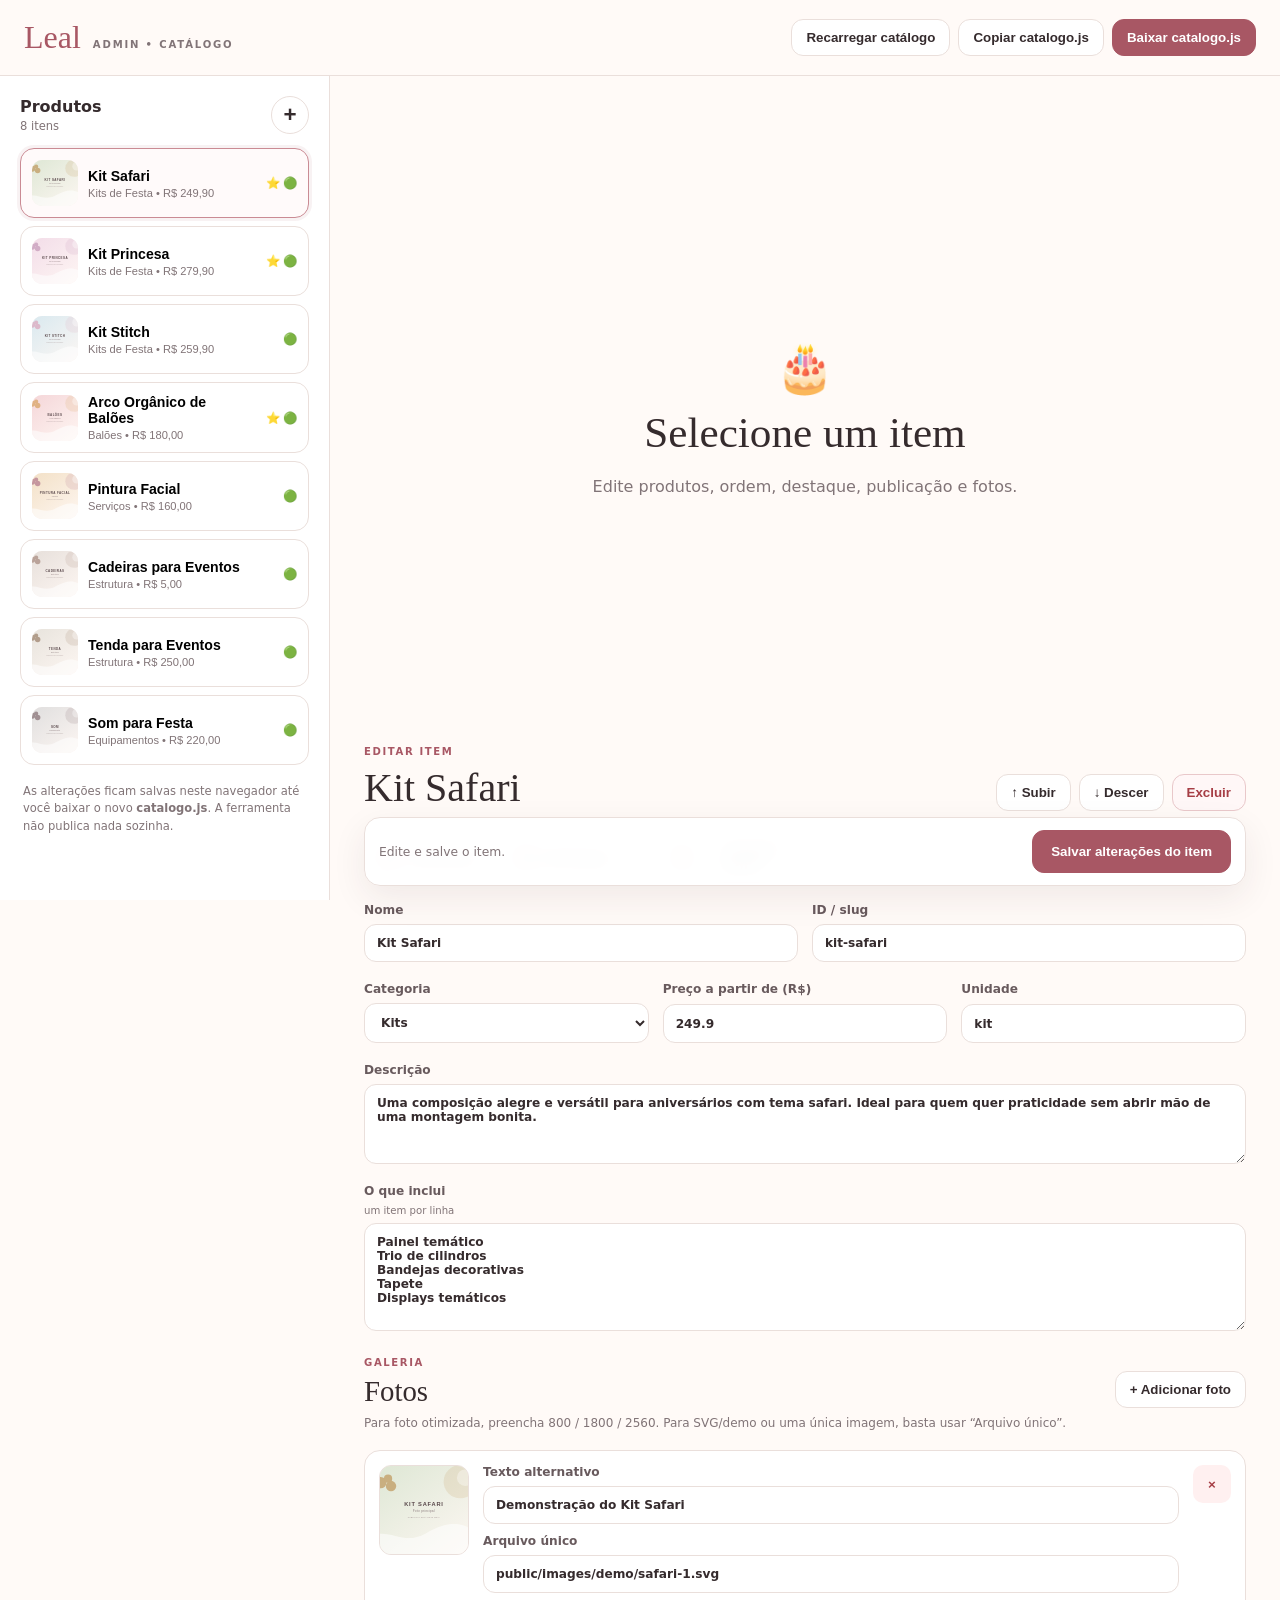
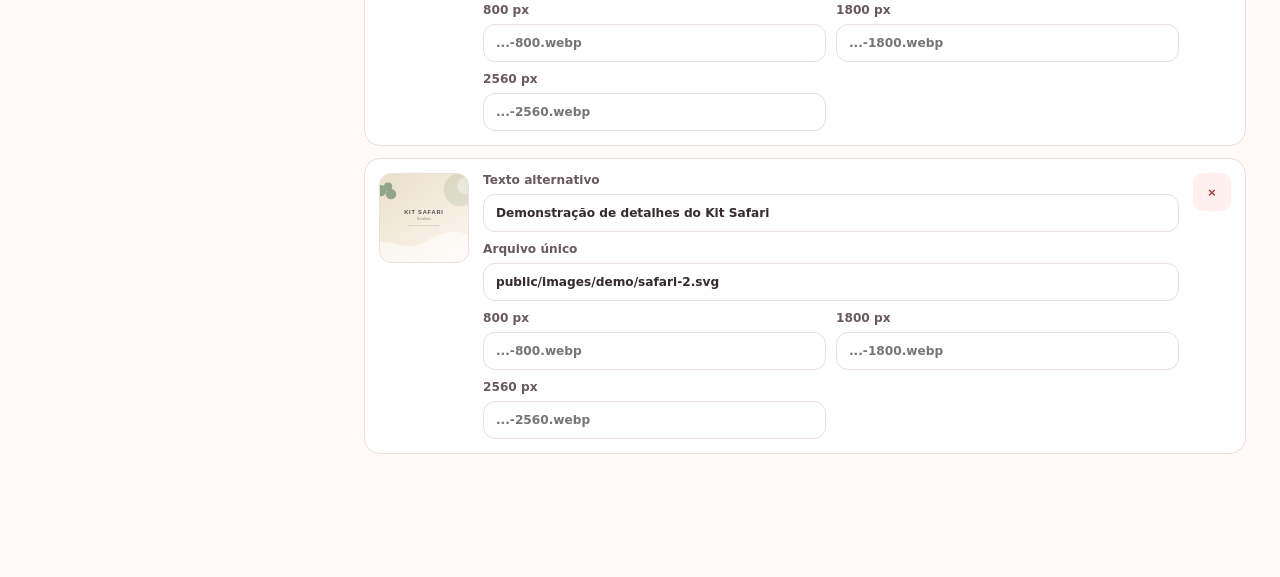
==== admin/index.html @ 226df6fb "Adiciona WhatsApp direto e Admin do catálogo" ====
<!doctype html>
<html lang="pt-BR">
<head>
  <meta charset="utf-8" />
  <meta name="viewport" content="width=device-width,initial-scale=1" />
  <meta name="robots" content="noindex,nofollow" />
  <title>Leal Admin — Catálogo</title>
  <link rel="stylesheet" href="admin.css" />
</head>
<body>
  <header class="topbar">
    <div>
      <span class="brand">Leal</span>
      <small>ADMIN • CATÁLOGO</small>
    </div>
    <div class="top-actions">
      <button id="resetBtn" class="btn ghost">Recarregar catálogo</button>
      <button id="copyBtn" class="btn ghost">Copiar catalogo.js</button>
      <button id="downloadBtn" class="btn primary">Baixar catalogo.js</button>
    </div>
  </header>

  <main class="layout">
    <aside class="sidebar">
      <div class="sidebar-head">
        <div><strong>Produtos</strong><span id="productCount">0 itens</span></div>
        <button id="newBtn" class="round" title="Novo produto">+</button>
      </div>
      <div id="productList" class="product-list"></div>
      <p class="local-note">As alterações ficam salvas neste navegador até você baixar o novo <strong>catalogo.js</strong>. A ferramenta não publica nada sozinha.</p>
    </aside>

    <section class="editor">
      <div id="emptyEditor" class="empty-editor">
        <div>🎂</div>
        <h1>Selecione um item</h1>
        <p>Edite produtos, ordem, destaque, publicação e fotos.</p>
      </div>

      <form id="productForm" class="product-form" hidden>
        <div class="editor-title">
          <div><span class="eyebrow">Editar item</span><h1 id="editorName">Produto</h1></div>
          <div class="editor-actions">
            <button type="button" id="moveUpBtn" class="btn ghost">↑ Subir</button>
            <button type="button" id="moveDownBtn" class="btn ghost">↓ Descer</button>
            <button type="button" id="deleteBtn" class="btn danger">Excluir</button>
          </div>
        </div>

        <div class="status-row">
          <label class="switch-line"><input id="ativo" type="checkbox" /><span>Publicado</span></label>
          <label class="switch-line"><input id="destaque" type="checkbox" /><span>Destaque</span></label>
          <label class="switch-line"><input id="demo" type="checkbox" /><span>Imagem demo</span></label>
        </div>

        <div class="grid two">
          <label>Nome<input id="nome" required /></label>
          <label>ID / slug<input id="id" required placeholder="kit-safari" /></label>
        </div>

        <div class="grid three">
          <label>Categoria<select id="categoria">
            <option value="kits">Kits</option>
            <option value="baloes">Balões</option>
            <option value="estrutura">Estrutura</option>
            <option value="equipamentos">Equipamentos</option>
            <option value="servicos">Serviços</option>
          </select></label>
          <label>Preço a partir de (R$)<input id="preco" type="number" min="0" step="0.01" /></label>
          <label>Unidade<input id="unidade" placeholder="kit, unidade, serviço..." /></label>
        </div>

        <label>Descrição<textarea id="descricao" rows="4"></textarea></label>
        <label>O que inclui <small>um item por linha</small><textarea id="inclui" rows="6" placeholder="Painel temático\nTrio de cilindros\nTapete"></textarea></label>

        <div class="photos-head"><div><span class="eyebrow">Galeria</span><h2>Fotos</h2></div><button type="button" id="addPhotoBtn" class="btn ghost">+ Adicionar foto</button></div>
        <p class="help">Para foto otimizada, preencha 800 / 1800 / 2560. Para SVG/demo ou uma única imagem, basta usar “Arquivo único”.</p>
        <div id="photosEditor" class="photos-editor"></div>

        <div class="savebar">
          <span id="saveStatus">Edite e salve o item.</span>
          <button type="submit" class="btn primary large">Salvar alterações do item</button>
        </div>
      </form>
    </section>
  </main>

  <div id="toast" class="toast"></div>
  <script src="../data/catalogo.js"></script>
  <script src="admin.js"></script>
</body>
</html>
---- admin/admin.css ----
:root{--bg:#fffaf7;--panel:#fff;--text:#352b2d;--muted:#817477;--rose:#a85764;--rose2:#ca8b94;--line:#eadfdb;--soft:#f8efec;--danger:#a63e45;--shadow:0 12px 34px rgba(67,44,49,.08)}*{box-sizing:border-box}body{margin:0;background:var(--bg);color:var(--text);font-family:Inter,system-ui,-apple-system,"Segoe UI",sans-serif}.topbar{height:76px;padding:0 24px;border-bottom:1px solid var(--line);display:flex;align-items:center;justify-content:space-between;background:rgba(255,250,247,.95);position:sticky;top:0;z-index:10;backdrop-filter:blur(12px)}.topbar>div:first-child{display:flex;align-items:baseline;gap:12px}.brand{font-family:"Segoe Script",cursive;font-size:2rem;color:var(--rose)}.topbar small{font-size:.63rem;letter-spacing:.18em;font-weight:800;color:var(--muted)}.top-actions{display:flex;gap:8px}.btn,.round{border:1px solid var(--line);background:#fff;color:var(--text);border-radius:12px;padding:10px 14px;font-weight:750;cursor:pointer}.btn:hover,.round:hover{transform:translateY(-1px)}.btn.primary{background:var(--rose);border-color:var(--rose);color:#fff}.btn.danger{color:var(--danger);border-color:#e9c8ca;background:#fff7f7}.btn.ghost{background:#fff}.btn.large{padding:13px 18px}.round{width:38px;height:38px;padding:0;border-radius:50%;font-size:1.4rem}.layout{display:grid;grid-template-columns:330px 1fr;min-height:calc(100vh - 76px)}.sidebar{border-right:1px solid var(--line);background:#fff;padding:20px;position:sticky;top:76px;height:calc(100vh - 76px);overflow:auto}.sidebar-head{display:flex;justify-content:space-between;align-items:center;margin-bottom:14px}.sidebar-head>div{display:grid;gap:3px}.sidebar-head span{font-size:.72rem;color:var(--muted)}.product-list{display:grid;gap:8px}.product-row{width:100%;border:1px solid var(--line);background:#fff;border-radius:14px;padding:11px;text-align:left;display:grid;grid-template-columns:46px 1fr auto;gap:10px;align-items:center;cursor:pointer}.product-row:hover{border-color:#d7bec2}.product-row.active{border-color:var(--rose2);box-shadow:0 0 0 3px rgba(168,87,100,.08);background:#fffafa}.product-row img{width:46px;height:46px;object-fit:cover;border-radius:10px;background:var(--soft)}.product-row strong{display:block;font-size:.88rem}.product-row small{display:block;color:var(--muted);margin-top:3px}.badges{font-size:.72rem;white-space:nowrap}.local-note{font-size:.72rem;line-height:1.5;color:var(--muted);margin:18px 3px}.editor{padding:34px;max-width:1150px;width:100%}.empty-editor{min-height:70vh;display:grid;place-items:center;align-content:center;text-align:center;color:var(--muted)}.empty-editor>div{font-size:3rem}.empty-editor h1{font-family:Georgia,serif;color:var(--text);font-size:2.7rem;font-weight:500;margin:12px 0 4px}.product-form{display:grid;gap:20px}.editor-title,.photos-head{display:flex;justify-content:space-between;gap:20px;align-items:flex-end}.eyebrow{font-size:.63rem;letter-spacing:.16em;text-transform:uppercase;color:var(--rose);font-weight:900}.editor-title h1,.photos-head h2{font-family:Georgia,serif;font-weight:500;margin:5px 0 0;font-size:2.5rem}.photos-head h2{font-size:1.8rem}.editor-actions{display:flex;gap:8px;flex-wrap:wrap}.status-row{display:flex;gap:10px;flex-wrap:wrap}.switch-line{display:flex!important;align-items:center;gap:8px!important;background:#fff;border:1px solid var(--line);padding:10px 13px;border-radius:999px;font-size:.8rem!important}.switch-line input{accent-color:var(--rose)}.grid{display:grid;gap:14px}.grid.two{grid-template-columns:1fr 1fr}.grid.three{grid-template-columns:1fr 1fr 1fr}.product-form label{display:grid;gap:7px;font-size:.76rem;font-weight:800;color:#685a5d}.product-form label small{font-weight:500;color:var(--muted)}input,select,textarea{width:100%;border:1px solid var(--line);border-radius:12px;background:#fff;padding:11px 12px;font:inherit;color:var(--text);outline:none}input:focus,select:focus,textarea:focus{border-color:var(--rose2);box-shadow:0 0 0 3px rgba(168,87,100,.08)}textarea{resize:vertical}.help{margin:-12px 0 0;color:var(--muted);font-size:.75rem}.photos-editor{display:grid;gap:12px}.photo-row{display:grid;grid-template-columns:90px 1fr auto;gap:14px;border:1px solid var(--line);border-radius:16px;background:#fff;padding:14px;align-items:start}.photo-preview{width:90px;height:90px;border-radius:12px;object-fit:cover;background:var(--soft);border:1px solid var(--line)}.photo-fields{display:grid;grid-template-columns:repeat(2,1fr);gap:10px}.photo-fields .wide{grid-column:1/-1}.photo-remove{border:0;background:#fff0f0;color:var(--danger);border-radius:10px;width:38px;height:38px;cursor:pointer;font-weight:900}.savebar{position:sticky;bottom:14px;border:1px solid var(--line);background:rgba(255,255,255,.95);box-shadow:var(--shadow);border-radius:16px;padding:12px 14px;display:flex;justify-content:space-between;align-items:center;gap:15px;backdrop-filter:blur(10px)}.savebar span{font-size:.77rem;color:var(--muted)}.toast{position:fixed;left:50%;bottom:24px;transform:translate(-50%,25px);opacity:0;pointer-events:none;background:#30282a;color:#fff;border-radius:999px;padding:11px 18px;transition:.2s;z-index:30;font-weight:750;font-size:.82rem}.toast.show{opacity:1;transform:translate(-50%,0)}@media(max-width:850px){.topbar{height:auto;min-height:76px;padding:12px 15px;align-items:flex-start}.top-actions{flex-wrap:wrap;justify-content:flex-end}.layout{grid-template-columns:1fr}.sidebar{position:relative;top:auto;height:auto;border-right:0;border-bottom:1px solid var(--line);max-height:330px}.editor{padding:22px 14px}.grid.two,.grid.three{grid-template-columns:1fr}.editor-title{align-items:flex-start;flex-direction:column}.photo-row{grid-template-columns:66px 1fr auto;padding:10px}.photo-preview{width:66px;height:66px}.photo-fields{grid-template-columns:1fr}.savebar{align-items:stretch;flex-direction:column}.topbar small{display:none}}@media(max-width:540px){.topbar{display:grid;gap:8px}.top-actions{justify-content:flex-start}.top-actions .btn{font-size:.69rem;padding:8px}.photo-row{grid-template-columns:1fr}.photo-preview{width:100%;height:160px}.photo-remove{position:absolute;right:24px;margin-top:6px}.photos-head{align-items:flex-start;flex-direction:column}}
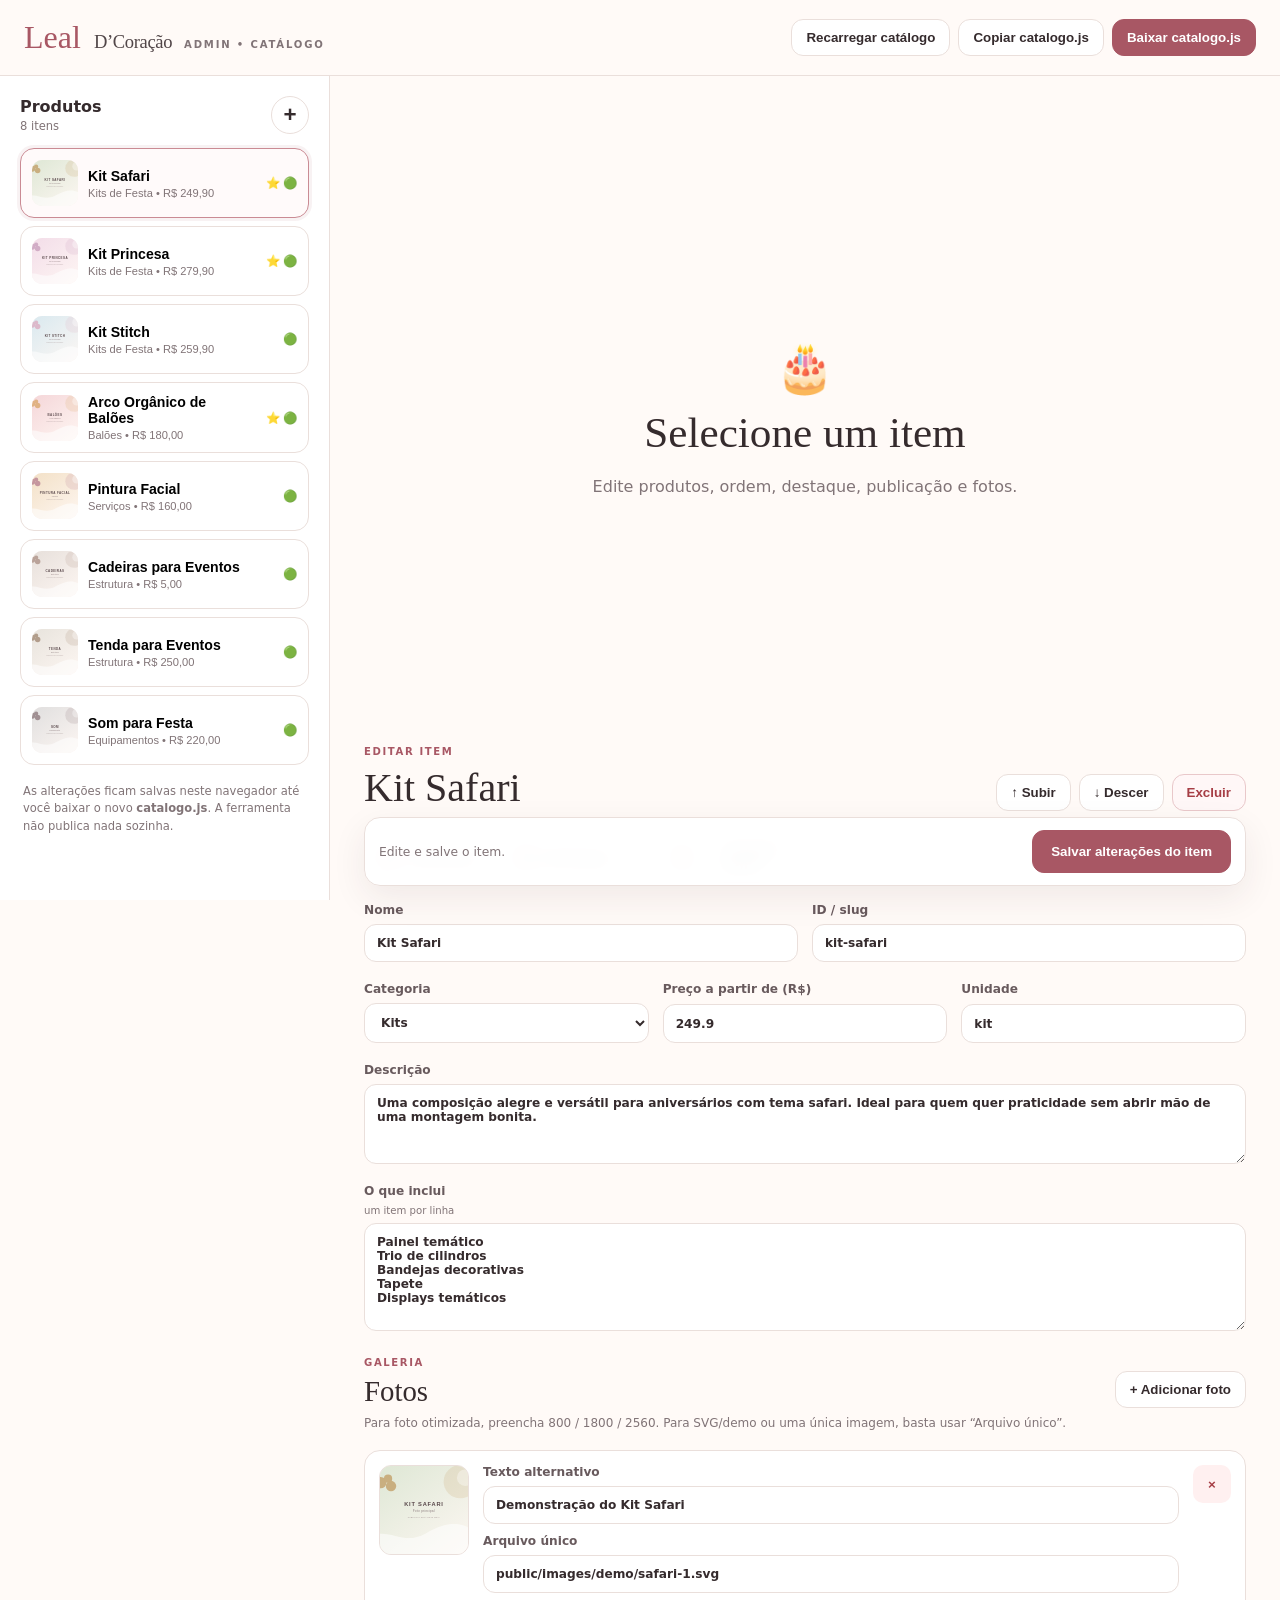
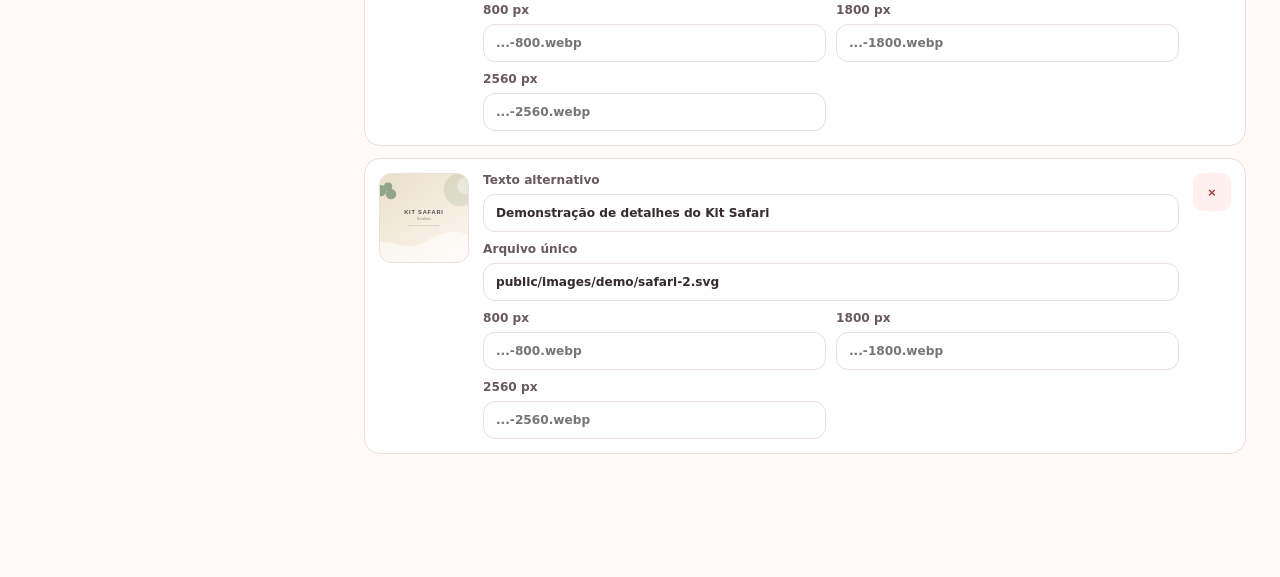
==== commit 0e4bdf0f: "Atualiza marca para Leal D Coracao" ====
--- a/admin/index.html
+++ b/admin/index.html
@@ -4,13 +4,13 @@
   <meta charset="utf-8" />
   <meta name="viewport" content="width=device-width,initial-scale=1" />
   <meta name="robots" content="noindex,nofollow" />
-  <title>Leal Admin — Catálogo</title>
+  <title>Leal D’Coração Admin — Catálogo</title>
   <link rel="stylesheet" href="admin.css" />
 </head>
 <body>
   <header class="topbar">
     <div>
-      <span class="brand">Leal</span>
+      <span class="brand">Leal <em>D’Coração</em></span>
       <small>ADMIN • CATÁLOGO</small>
     </div>
     <div class="top-actions">
--- a/admin/admin.css
+++ b/admin/admin.css
@@ -1 +1,5 @@
 :root{--bg:#fffaf7;--panel:#fff;--text:#352b2d;--muted:#817477;--rose:#a85764;--rose2:#ca8b94;--line:#eadfdb;--soft:#f8efec;--danger:#a63e45;--shadow:0 12px 34px rgba(67,44,49,.08)}*{box-sizing:border-box}body{margin:0;background:var(--bg);color:var(--text);font-family:Inter,system-ui,-apple-system,"Segoe UI",sans-serif}.topbar{height:76px;padding:0 24px;border-bottom:1px solid var(--line);display:flex;align-items:center;justify-content:space-between;background:rgba(255,250,247,.95);position:sticky;top:0;z-index:10;backdrop-filter:blur(12px)}.topbar>div:first-child{display:flex;align-items:baseline;gap:12px}.brand{font-family:"Segoe Script",cursive;font-size:2rem;color:var(--rose)}.topbar small{font-size:.63rem;letter-spacing:.18em;font-weight:800;color:var(--muted)}.top-actions{display:flex;gap:8px}.btn,.round{border:1px solid var(--line);background:#fff;color:var(--text);border-radius:12px;padding:10px 14px;font-weight:750;cursor:pointer}.btn:hover,.round:hover{transform:translateY(-1px)}.btn.primary{background:var(--rose);border-color:var(--rose);color:#fff}.btn.danger{color:var(--danger);border-color:#e9c8ca;background:#fff7f7}.btn.ghost{background:#fff}.btn.large{padding:13px 18px}.round{width:38px;height:38px;padding:0;border-radius:50%;font-size:1.4rem}.layout{display:grid;grid-template-columns:330px 1fr;min-height:calc(100vh - 76px)}.sidebar{border-right:1px solid var(--line);background:#fff;padding:20px;position:sticky;top:76px;height:calc(100vh - 76px);overflow:auto}.sidebar-head{display:flex;justify-content:space-between;align-items:center;margin-bottom:14px}.sidebar-head>div{display:grid;gap:3px}.sidebar-head span{font-size:.72rem;color:var(--muted)}.product-list{display:grid;gap:8px}.product-row{width:100%;border:1px solid var(--line);background:#fff;border-radius:14px;padding:11px;text-align:left;display:grid;grid-template-columns:46px 1fr auto;gap:10px;align-items:center;cursor:pointer}.product-row:hover{border-color:#d7bec2}.product-row.active{border-color:var(--rose2);box-shadow:0 0 0 3px rgba(168,87,100,.08);background:#fffafa}.product-row img{width:46px;height:46px;object-fit:cover;border-radius:10px;background:var(--soft)}.product-row strong{display:block;font-size:.88rem}.product-row small{display:block;color:var(--muted);margin-top:3px}.badges{font-size:.72rem;white-space:nowrap}.local-note{font-size:.72rem;line-height:1.5;color:var(--muted);margin:18px 3px}.editor{padding:34px;max-width:1150px;width:100%}.empty-editor{min-height:70vh;display:grid;place-items:center;align-content:center;text-align:center;color:var(--muted)}.empty-editor>div{font-size:3rem}.empty-editor h1{font-family:Georgia,serif;color:var(--text);font-size:2.7rem;font-weight:500;margin:12px 0 4px}.product-form{display:grid;gap:20px}.editor-title,.photos-head{display:flex;justify-content:space-between;gap:20px;align-items:flex-end}.eyebrow{font-size:.63rem;letter-spacing:.16em;text-transform:uppercase;color:var(--rose);font-weight:900}.editor-title h1,.photos-head h2{font-family:Georgia,serif;font-weight:500;margin:5px 0 0;font-size:2.5rem}.photos-head h2{font-size:1.8rem}.editor-actions{display:flex;gap:8px;flex-wrap:wrap}.status-row{display:flex;gap:10px;flex-wrap:wrap}.switch-line{display:flex!important;align-items:center;gap:8px!important;background:#fff;border:1px solid var(--line);padding:10px 13px;border-radius:999px;font-size:.8rem!important}.switch-line input{accent-color:var(--rose)}.grid{display:grid;gap:14px}.grid.two{grid-template-columns:1fr 1fr}.grid.three{grid-template-columns:1fr 1fr 1fr}.product-form label{display:grid;gap:7px;font-size:.76rem;font-weight:800;color:#685a5d}.product-form label small{font-weight:500;color:var(--muted)}input,select,textarea{width:100%;border:1px solid var(--line);border-radius:12px;background:#fff;padding:11px 12px;font:inherit;color:var(--text);outline:none}input:focus,select:focus,textarea:focus{border-color:var(--rose2);box-shadow:0 0 0 3px rgba(168,87,100,.08)}textarea{resize:vertical}.help{margin:-12px 0 0;color:var(--muted);font-size:.75rem}.photos-editor{display:grid;gap:12px}.photo-row{display:grid;grid-template-columns:90px 1fr auto;gap:14px;border:1px solid var(--line);border-radius:16px;background:#fff;padding:14px;align-items:start}.photo-preview{width:90px;height:90px;border-radius:12px;object-fit:cover;background:var(--soft);border:1px solid var(--line)}.photo-fields{display:grid;grid-template-columns:repeat(2,1fr);gap:10px}.photo-fields .wide{grid-column:1/-1}.photo-remove{border:0;background:#fff0f0;color:var(--danger);border-radius:10px;width:38px;height:38px;cursor:pointer;font-weight:900}.savebar{position:sticky;bottom:14px;border:1px solid var(--line);background:rgba(255,255,255,.95);box-shadow:var(--shadow);border-radius:16px;padding:12px 14px;display:flex;justify-content:space-between;align-items:center;gap:15px;backdrop-filter:blur(10px)}.savebar span{font-size:.77rem;color:var(--muted)}.toast{position:fixed;left:50%;bottom:24px;transform:translate(-50%,25px);opacity:0;pointer-events:none;background:#30282a;color:#fff;border-radius:999px;padding:11px 18px;transition:.2s;z-index:30;font-weight:750;font-size:.82rem}.toast.show{opacity:1;transform:translate(-50%,0)}@media(max-width:850px){.topbar{height:auto;min-height:76px;padding:12px 15px;align-items:flex-start}.top-actions{flex-wrap:wrap;justify-content:flex-end}.layout{grid-template-columns:1fr}.sidebar{position:relative;top:auto;height:auto;border-right:0;border-bottom:1px solid var(--line);max-height:330px}.editor{padding:22px 14px}.grid.two,.grid.three{grid-template-columns:1fr}.editor-title{align-items:flex-start;flex-direction:column}.photo-row{grid-template-columns:66px 1fr auto;padding:10px}.photo-preview{width:66px;height:66px}.photo-fields{grid-template-columns:1fr}.savebar{align-items:stretch;flex-direction:column}.topbar small{display:none}}@media(max-width:540px){.topbar{display:grid;gap:8px}.top-actions{justify-content:flex-start}.top-actions .btn{font-size:.69rem;padding:8px}.photo-row{grid-template-columns:1fr}.photo-preview{width:100%;height:160px}.photo-remove{position:absolute;right:24px;margin-top:6px}.photos-head{align-items:flex-start;flex-direction:column}}
+
+
+/* Marca v4 — Leal D’Coração */
+.topbar .brand em { font-family: Georgia, "Times New Roman", serif; font-size: .58em; font-style: normal; margin-left: .28em; letter-spacing: -.02em; color: #514648; }
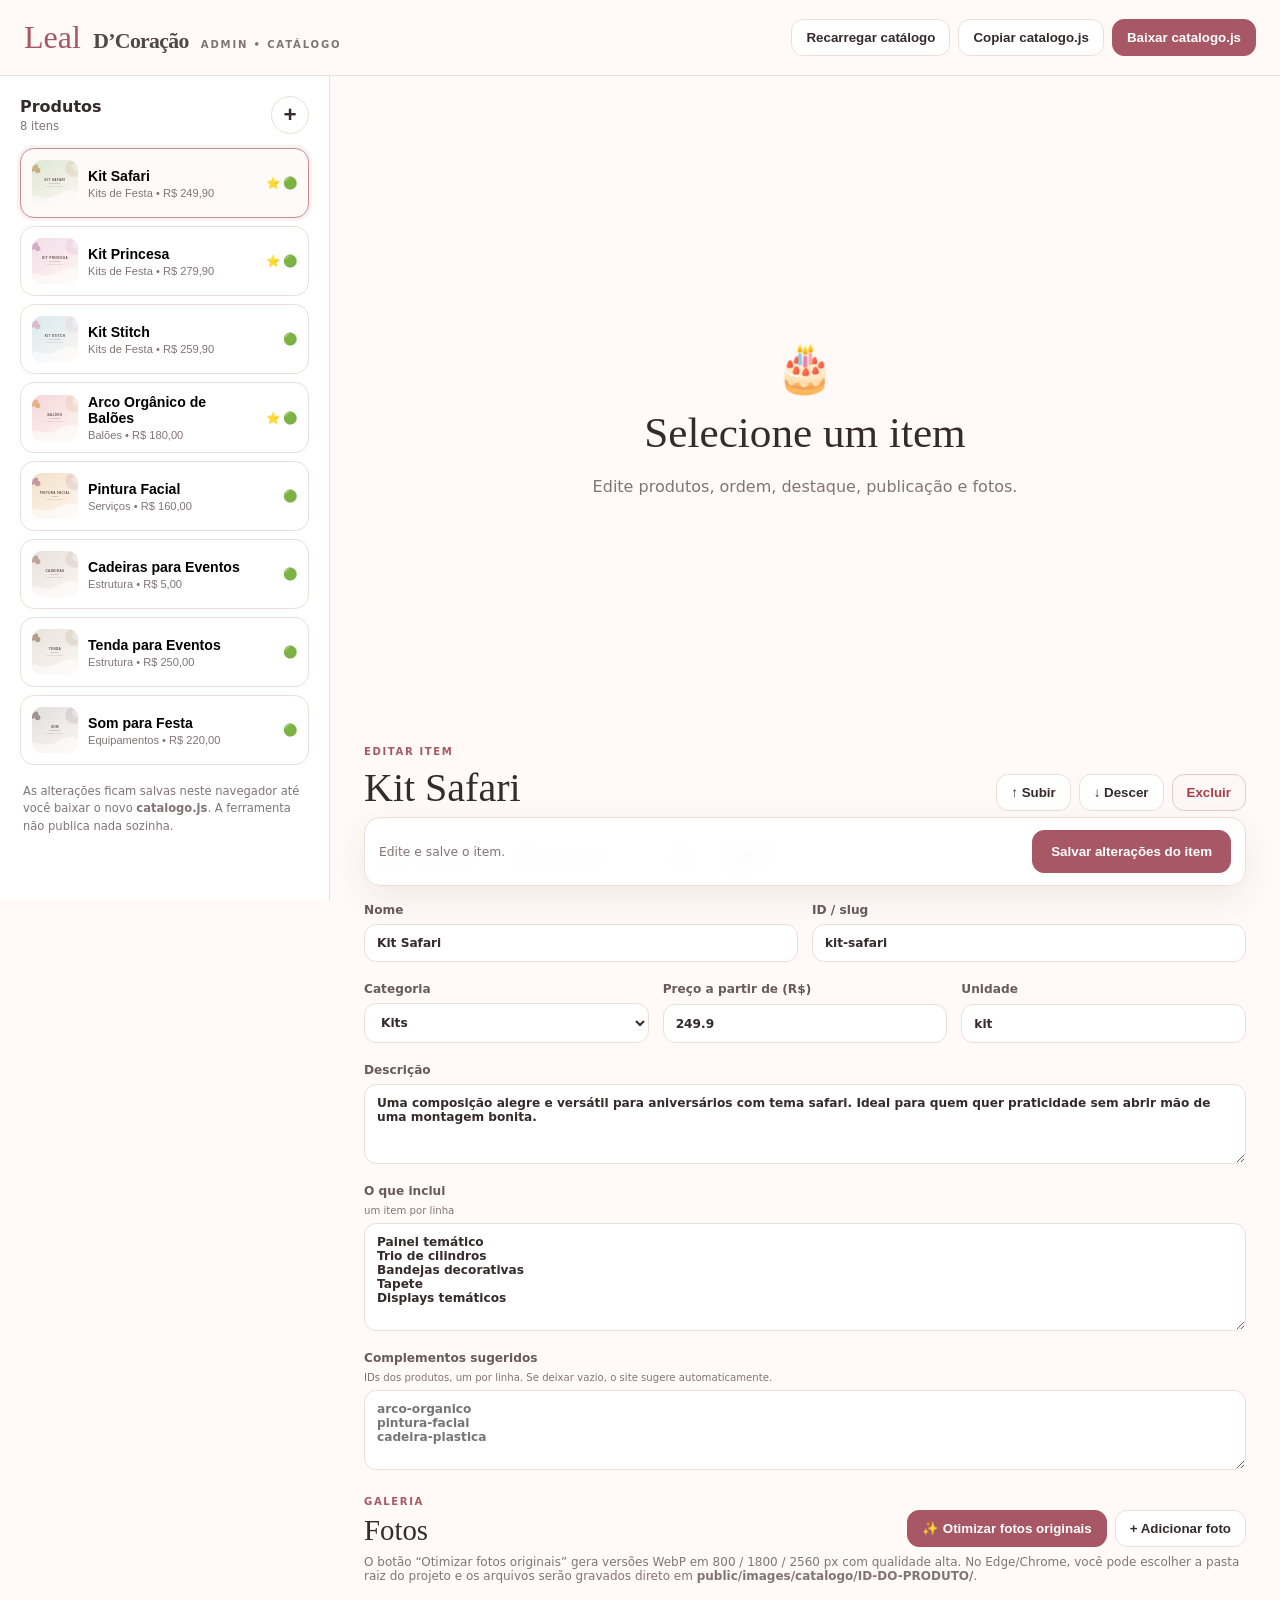
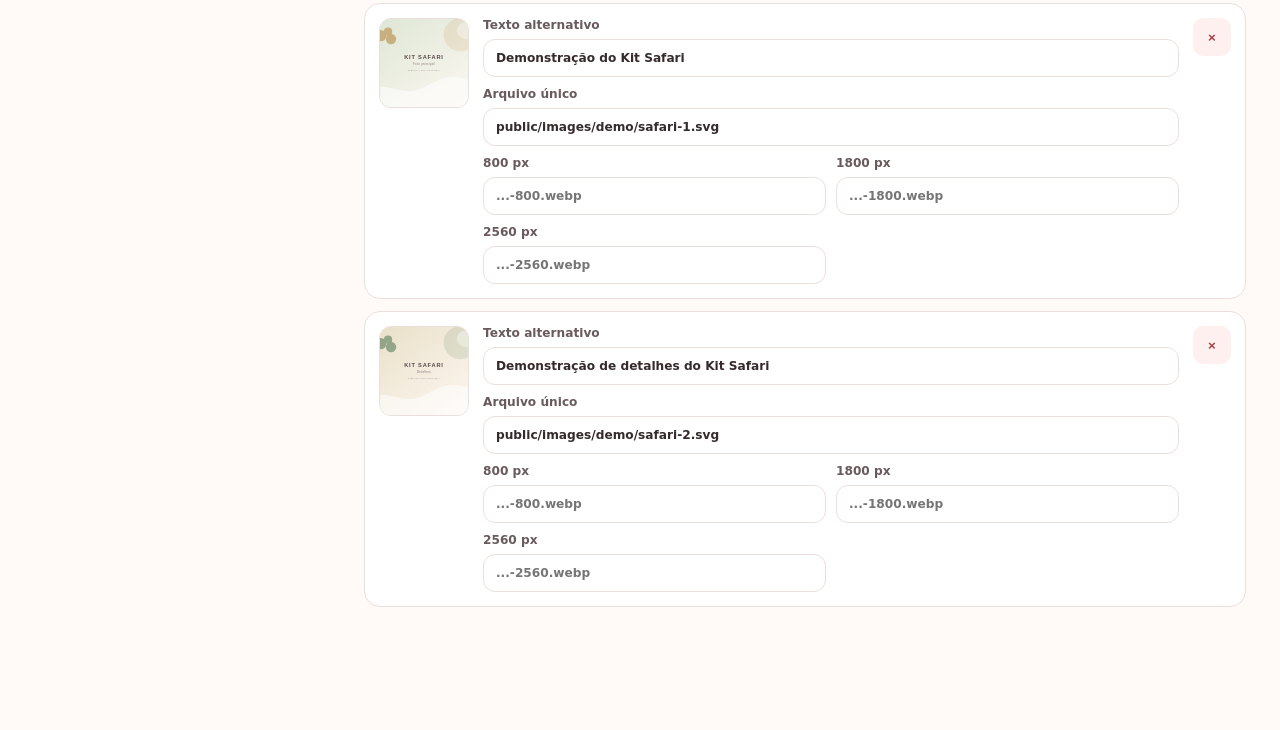
==== commit 3f15fba2: "Atualiza site Leal D Coracao v6" ====
--- a/admin/index.html
+++ b/admin/index.html
@@ -71,10 +71,17 @@
         </div>
 
         <label>Descrição<textarea id="descricao" rows="4"></textarea></label>
-        <label>O que inclui <small>um item por linha</small><textarea id="inclui" rows="6" placeholder="Painel temático\nTrio de cilindros\nTapete"></textarea></label>
+        <label>O que inclui <small>um item por linha</small><textarea id="inclui" rows="6" placeholder="Painel temático
+Trio de cilindros
+Tapete"></textarea></label>
+        <label>Complementos sugeridos <small>IDs dos produtos, um por linha. Se deixar vazio, o site sugere automaticamente.</small><textarea id="complementos" rows="4" placeholder="arco-organico
+pintura-facial
+cadeira-plastica"></textarea></label>
 
-        <div class="photos-head"><div><span class="eyebrow">Galeria</span><h2>Fotos</h2></div><button type="button" id="addPhotoBtn" class="btn ghost">+ Adicionar foto</button></div>
-        <p class="help">Para foto otimizada, preencha 800 / 1800 / 2560. Para SVG/demo ou uma única imagem, basta usar “Arquivo único”.</p>
+        <div class="photos-head"><div><span class="eyebrow">Galeria</span><h2>Fotos</h2></div><div class="photo-actions"><button type="button" id="optimizePhotoBtn" class="btn primary">✨ Otimizar fotos originais</button><button type="button" id="addPhotoBtn" class="btn ghost">+ Adicionar foto</button></div></div>
+        <p class="help">O botão “Otimizar fotos originais” gera versões WebP em 800 / 1800 / 2560 px com qualidade alta. No Edge/Chrome, você pode escolher a pasta raiz do projeto e os arquivos serão gravados direto em <strong>public/images/catalogo/ID-DO-PRODUTO/</strong>.</p>
+        <input id="optimizeFileInput" type="file" accept="image/jpeg,image/png,image/webp" multiple hidden />
+        <div id="optimizerStatus" class="optimizer-status" hidden></div>
         <div id="photosEditor" class="photos-editor"></div>
 
         <div class="savebar">
--- a/admin/admin.css
+++ b/admin/admin.css
@@ -1,5 +1,13 @@
 :root{--bg:#fffaf7;--panel:#fff;--text:#352b2d;--muted:#817477;--rose:#a85764;--rose2:#ca8b94;--line:#eadfdb;--soft:#f8efec;--danger:#a63e45;--shadow:0 12px 34px rgba(67,44,49,.08)}*{box-sizing:border-box}body{margin:0;background:var(--bg);color:var(--text);font-family:Inter,system-ui,-apple-system,"Segoe UI",sans-serif}.topbar{height:76px;padding:0 24px;border-bottom:1px solid var(--line);display:flex;align-items:center;justify-content:space-between;background:rgba(255,250,247,.95);position:sticky;top:0;z-index:10;backdrop-filter:blur(12px)}.topbar>div:first-child{display:flex;align-items:baseline;gap:12px}.brand{font-family:"Segoe Script",cursive;font-size:2rem;color:var(--rose)}.topbar small{font-size:.63rem;letter-spacing:.18em;font-weight:800;color:var(--muted)}.top-actions{display:flex;gap:8px}.btn,.round{border:1px solid var(--line);background:#fff;color:var(--text);border-radius:12px;padding:10px 14px;font-weight:750;cursor:pointer}.btn:hover,.round:hover{transform:translateY(-1px)}.btn.primary{background:var(--rose);border-color:var(--rose);color:#fff}.btn.danger{color:var(--danger);border-color:#e9c8ca;background:#fff7f7}.btn.ghost{background:#fff}.btn.large{padding:13px 18px}.round{width:38px;height:38px;padding:0;border-radius:50%;font-size:1.4rem}.layout{display:grid;grid-template-columns:330px 1fr;min-height:calc(100vh - 76px)}.sidebar{border-right:1px solid var(--line);background:#fff;padding:20px;position:sticky;top:76px;height:calc(100vh - 76px);overflow:auto}.sidebar-head{display:flex;justify-content:space-between;align-items:center;margin-bottom:14px}.sidebar-head>div{display:grid;gap:3px}.sidebar-head span{font-size:.72rem;color:var(--muted)}.product-list{display:grid;gap:8px}.product-row{width:100%;border:1px solid var(--line);background:#fff;border-radius:14px;padding:11px;text-align:left;display:grid;grid-template-columns:46px 1fr auto;gap:10px;align-items:center;cursor:pointer}.product-row:hover{border-color:#d7bec2}.product-row.active{border-color:var(--rose2);box-shadow:0 0 0 3px rgba(168,87,100,.08);background:#fffafa}.product-row img{width:46px;height:46px;object-fit:cover;border-radius:10px;background:var(--soft)}.product-row strong{display:block;font-size:.88rem}.product-row small{display:block;color:var(--muted);margin-top:3px}.badges{font-size:.72rem;white-space:nowrap}.local-note{font-size:.72rem;line-height:1.5;color:var(--muted);margin:18px 3px}.editor{padding:34px;max-width:1150px;width:100%}.empty-editor{min-height:70vh;display:grid;place-items:center;align-content:center;text-align:center;color:var(--muted)}.empty-editor>div{font-size:3rem}.empty-editor h1{font-family:Georgia,serif;color:var(--text);font-size:2.7rem;font-weight:500;margin:12px 0 4px}.product-form{display:grid;gap:20px}.editor-title,.photos-head{display:flex;justify-content:space-between;gap:20px;align-items:flex-end}.eyebrow{font-size:.63rem;letter-spacing:.16em;text-transform:uppercase;color:var(--rose);font-weight:900}.editor-title h1,.photos-head h2{font-family:Georgia,serif;font-weight:500;margin:5px 0 0;font-size:2.5rem}.photos-head h2{font-size:1.8rem}.editor-actions{display:flex;gap:8px;flex-wrap:wrap}.status-row{display:flex;gap:10px;flex-wrap:wrap}.switch-line{display:flex!important;align-items:center;gap:8px!important;background:#fff;border:1px solid var(--line);padding:10px 13px;border-radius:999px;font-size:.8rem!important}.switch-line input{accent-color:var(--rose)}.grid{display:grid;gap:14px}.grid.two{grid-template-columns:1fr 1fr}.grid.three{grid-template-columns:1fr 1fr 1fr}.product-form label{display:grid;gap:7px;font-size:.76rem;font-weight:800;color:#685a5d}.product-form label small{font-weight:500;color:var(--muted)}input,select,textarea{width:100%;border:1px solid var(--line);border-radius:12px;background:#fff;padding:11px 12px;font:inherit;color:var(--text);outline:none}input:focus,select:focus,textarea:focus{border-color:var(--rose2);box-shadow:0 0 0 3px rgba(168,87,100,.08)}textarea{resize:vertical}.help{margin:-12px 0 0;color:var(--muted);font-size:.75rem}.photos-editor{display:grid;gap:12px}.photo-row{display:grid;grid-template-columns:90px 1fr auto;gap:14px;border:1px solid var(--line);border-radius:16px;background:#fff;padding:14px;align-items:start}.photo-preview{width:90px;height:90px;border-radius:12px;object-fit:cover;background:var(--soft);border:1px solid var(--line)}.photo-fields{display:grid;grid-template-columns:repeat(2,1fr);gap:10px}.photo-fields .wide{grid-column:1/-1}.photo-remove{border:0;background:#fff0f0;color:var(--danger);border-radius:10px;width:38px;height:38px;cursor:pointer;font-weight:900}.savebar{position:sticky;bottom:14px;border:1px solid var(--line);background:rgba(255,255,255,.95);box-shadow:var(--shadow);border-radius:16px;padding:12px 14px;display:flex;justify-content:space-between;align-items:center;gap:15px;backdrop-filter:blur(10px)}.savebar span{font-size:.77rem;color:var(--muted)}.toast{position:fixed;left:50%;bottom:24px;transform:translate(-50%,25px);opacity:0;pointer-events:none;background:#30282a;color:#fff;border-radius:999px;padding:11px 18px;transition:.2s;z-index:30;font-weight:750;font-size:.82rem}.toast.show{opacity:1;transform:translate(-50%,0)}@media(max-width:850px){.topbar{height:auto;min-height:76px;padding:12px 15px;align-items:flex-start}.top-actions{flex-wrap:wrap;justify-content:flex-end}.layout{grid-template-columns:1fr}.sidebar{position:relative;top:auto;height:auto;border-right:0;border-bottom:1px solid var(--line);max-height:330px}.editor{padding:22px 14px}.grid.two,.grid.three{grid-template-columns:1fr}.editor-title{align-items:flex-start;flex-direction:column}.photo-row{grid-template-columns:66px 1fr auto;padding:10px}.photo-preview{width:66px;height:66px}.photo-fields{grid-template-columns:1fr}.savebar{align-items:stretch;flex-direction:column}.topbar small{display:none}}@media(max-width:540px){.topbar{display:grid;gap:8px}.top-actions{justify-content:flex-start}.top-actions .btn{font-size:.69rem;padding:8px}.photo-row{grid-template-columns:1fr}.photo-preview{width:100%;height:160px}.photo-remove{position:absolute;right:24px;margin-top:6px}.photos-head{align-items:flex-start;flex-direction:column}}
 
 
-/* Marca v4 — Leal D’Coração */
-.topbar .brand em { font-family: Georgia, "Times New Roman", serif; font-size: .58em; font-style: normal; margin-left: .28em; letter-spacing: -.02em; color: #514648; }
+/* Marca v5 — proporção profissional Leal D’Coração */
+.topbar .brand em { font-family: Georgia, "Times New Roman", serif; font-size: .68em; font-style: normal; font-weight: 600; margin-left: .20em; letter-spacing: -.03em; color: #514648; vertical-align: baseline; }
+
+/* v6 — complementos e otimizador local de fotos */
+.photo-actions{display:flex;gap:8px;flex-wrap:wrap;justify-content:flex-end}
+.optimizer-status{border:1px solid #dfc7cb;background:#fff7f7;border-radius:14px;padding:12px 14px;color:#685a5d;font-size:.78rem;line-height:1.45}
+.optimizer-status.working{border-color:#e6c979;background:#fff9e8;color:#705817}
+.optimizer-status.done{border-color:#b9d8c7;background:#f1faf5;color:#35694c}
+.optimizer-status.error{border-color:#e4b8bb;background:#fff1f1;color:#913d44}
+@media(max-width:540px){.photo-actions{width:100%;justify-content:flex-start}.photo-actions .btn{flex:1}}
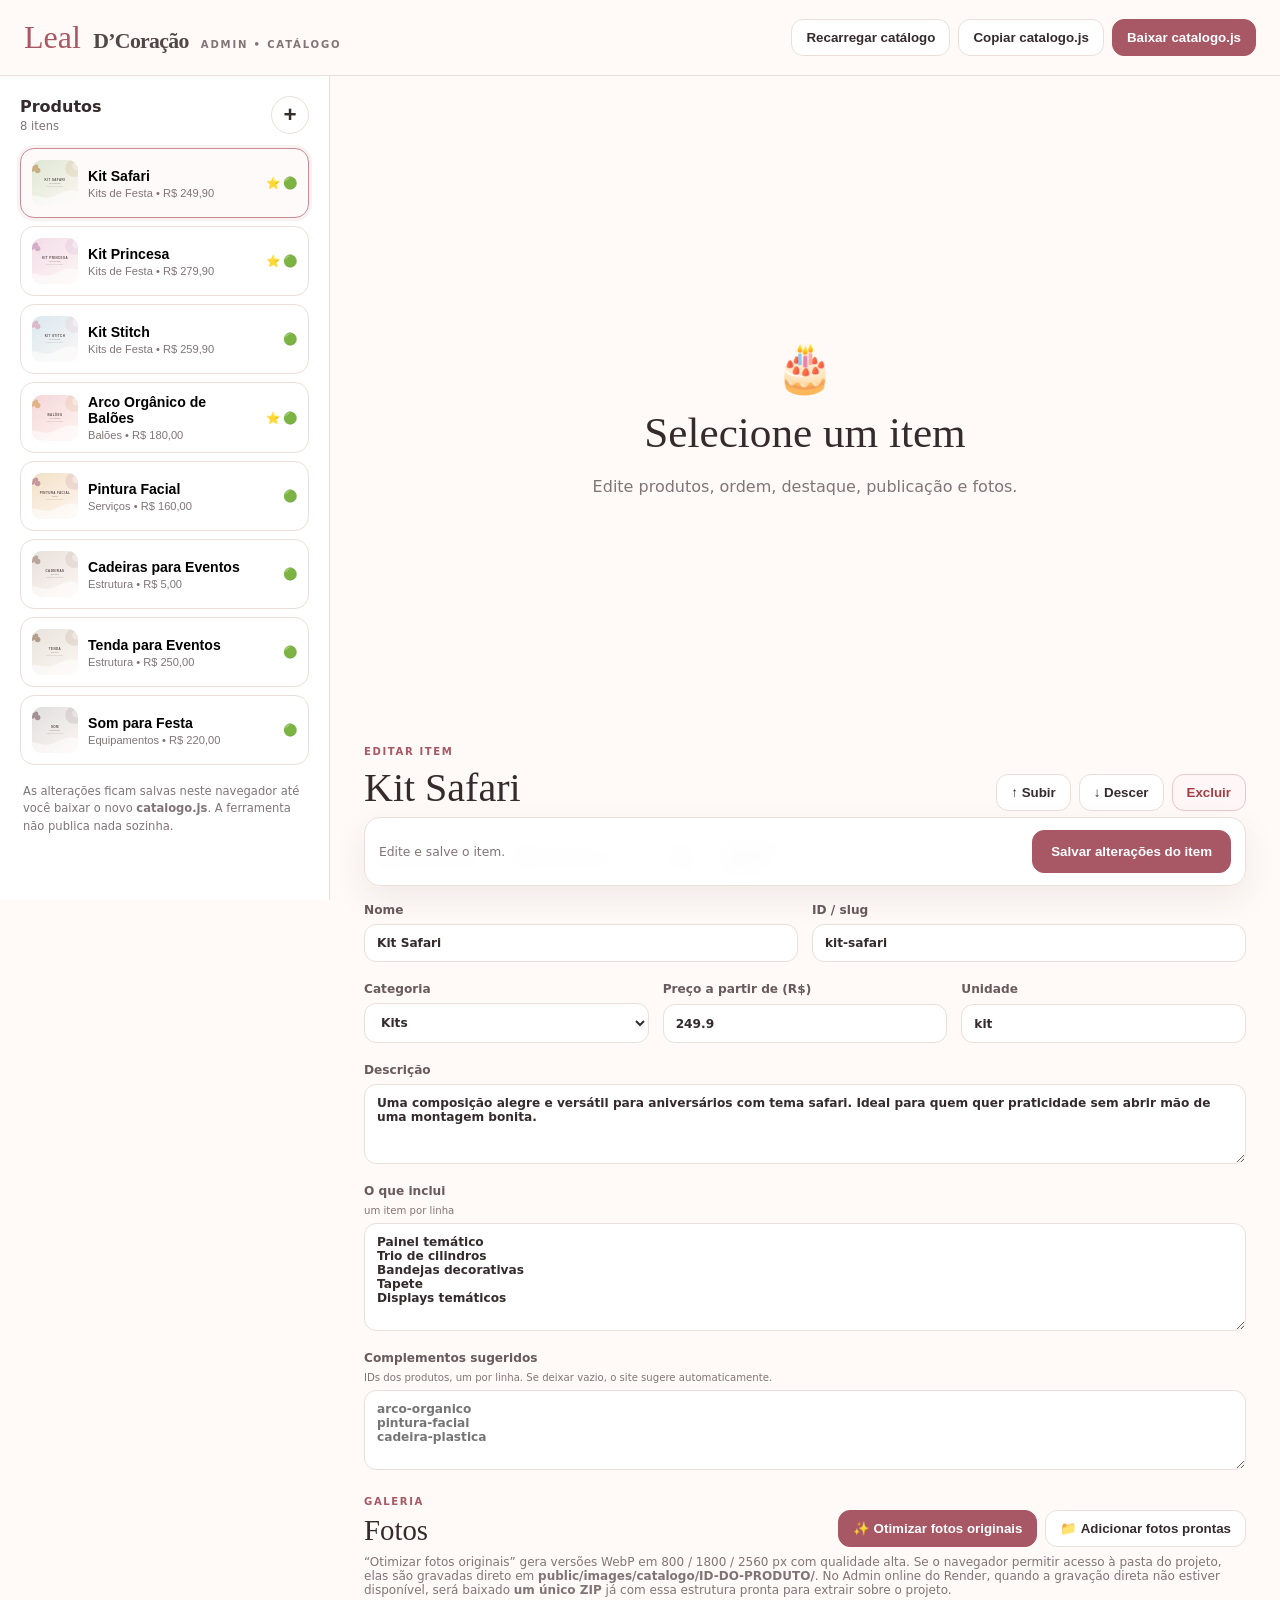
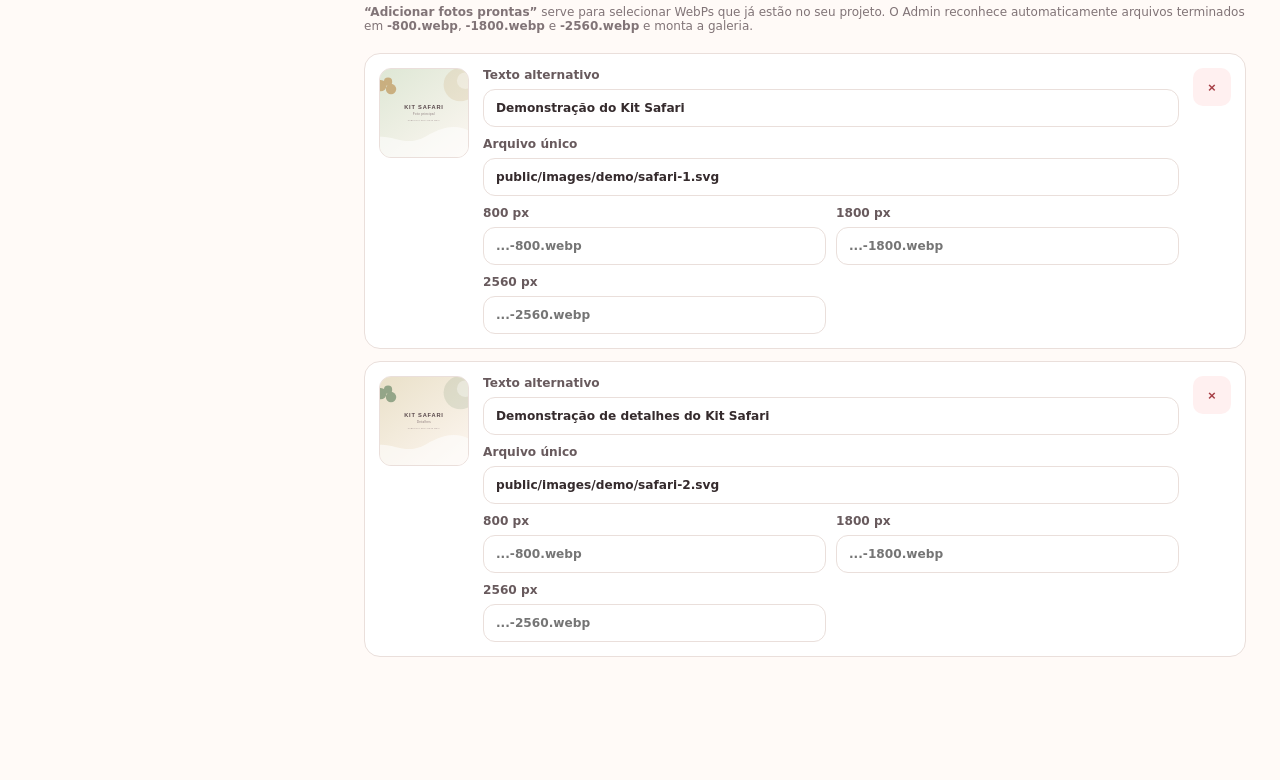
==== commit c7be9b5f: "Melhora fluxo de fotos do Admin" ====
--- a/admin/index.html
+++ b/admin/index.html
@@ -78,9 +78,11 @@
 pintura-facial
 cadeira-plastica"></textarea></label>
 
-        <div class="photos-head"><div><span class="eyebrow">Galeria</span><h2>Fotos</h2></div><div class="photo-actions"><button type="button" id="optimizePhotoBtn" class="btn primary">✨ Otimizar fotos originais</button><button type="button" id="addPhotoBtn" class="btn ghost">+ Adicionar foto</button></div></div>
-        <p class="help">O botão “Otimizar fotos originais” gera versões WebP em 800 / 1800 / 2560 px com qualidade alta. No Edge/Chrome, você pode escolher a pasta raiz do projeto e os arquivos serão gravados direto em <strong>public/images/catalogo/ID-DO-PRODUTO/</strong>.</p>
+        <div class="photos-head"><div><span class="eyebrow">Galeria</span><h2>Fotos</h2></div><div class="photo-actions"><button type="button" id="optimizePhotoBtn" class="btn primary">✨ Otimizar fotos originais</button><button type="button" id="addPhotoBtn" class="btn ghost">📁 Adicionar fotos prontas</button></div></div>
+        <p class="help">“Otimizar fotos originais” gera versões WebP em 800 / 1800 / 2560 px com qualidade alta. Se o navegador permitir acesso à pasta do projeto, elas são gravadas direto em <strong>public/images/catalogo/ID-DO-PRODUTO/</strong>. No Admin online do Render, quando a gravação direta não estiver disponível, será baixado <strong>um único ZIP</strong> já com essa estrutura pronta para extrair sobre o projeto.</p>
+        <p class="help"><strong>“Adicionar fotos prontas”</strong> serve para selecionar WebPs que já estão no seu projeto. O Admin reconhece automaticamente arquivos terminados em <strong>-800.webp</strong>, <strong>-1800.webp</strong> e <strong>-2560.webp</strong> e monta a galeria.</p>
         <input id="optimizeFileInput" type="file" accept="image/jpeg,image/png,image/webp" multiple hidden />
+        <input id="readyPhotoInput" type="file" accept="image/webp,.webp" multiple hidden />
         <div id="optimizerStatus" class="optimizer-status" hidden></div>
         <div id="photosEditor" class="photos-editor"></div>
 
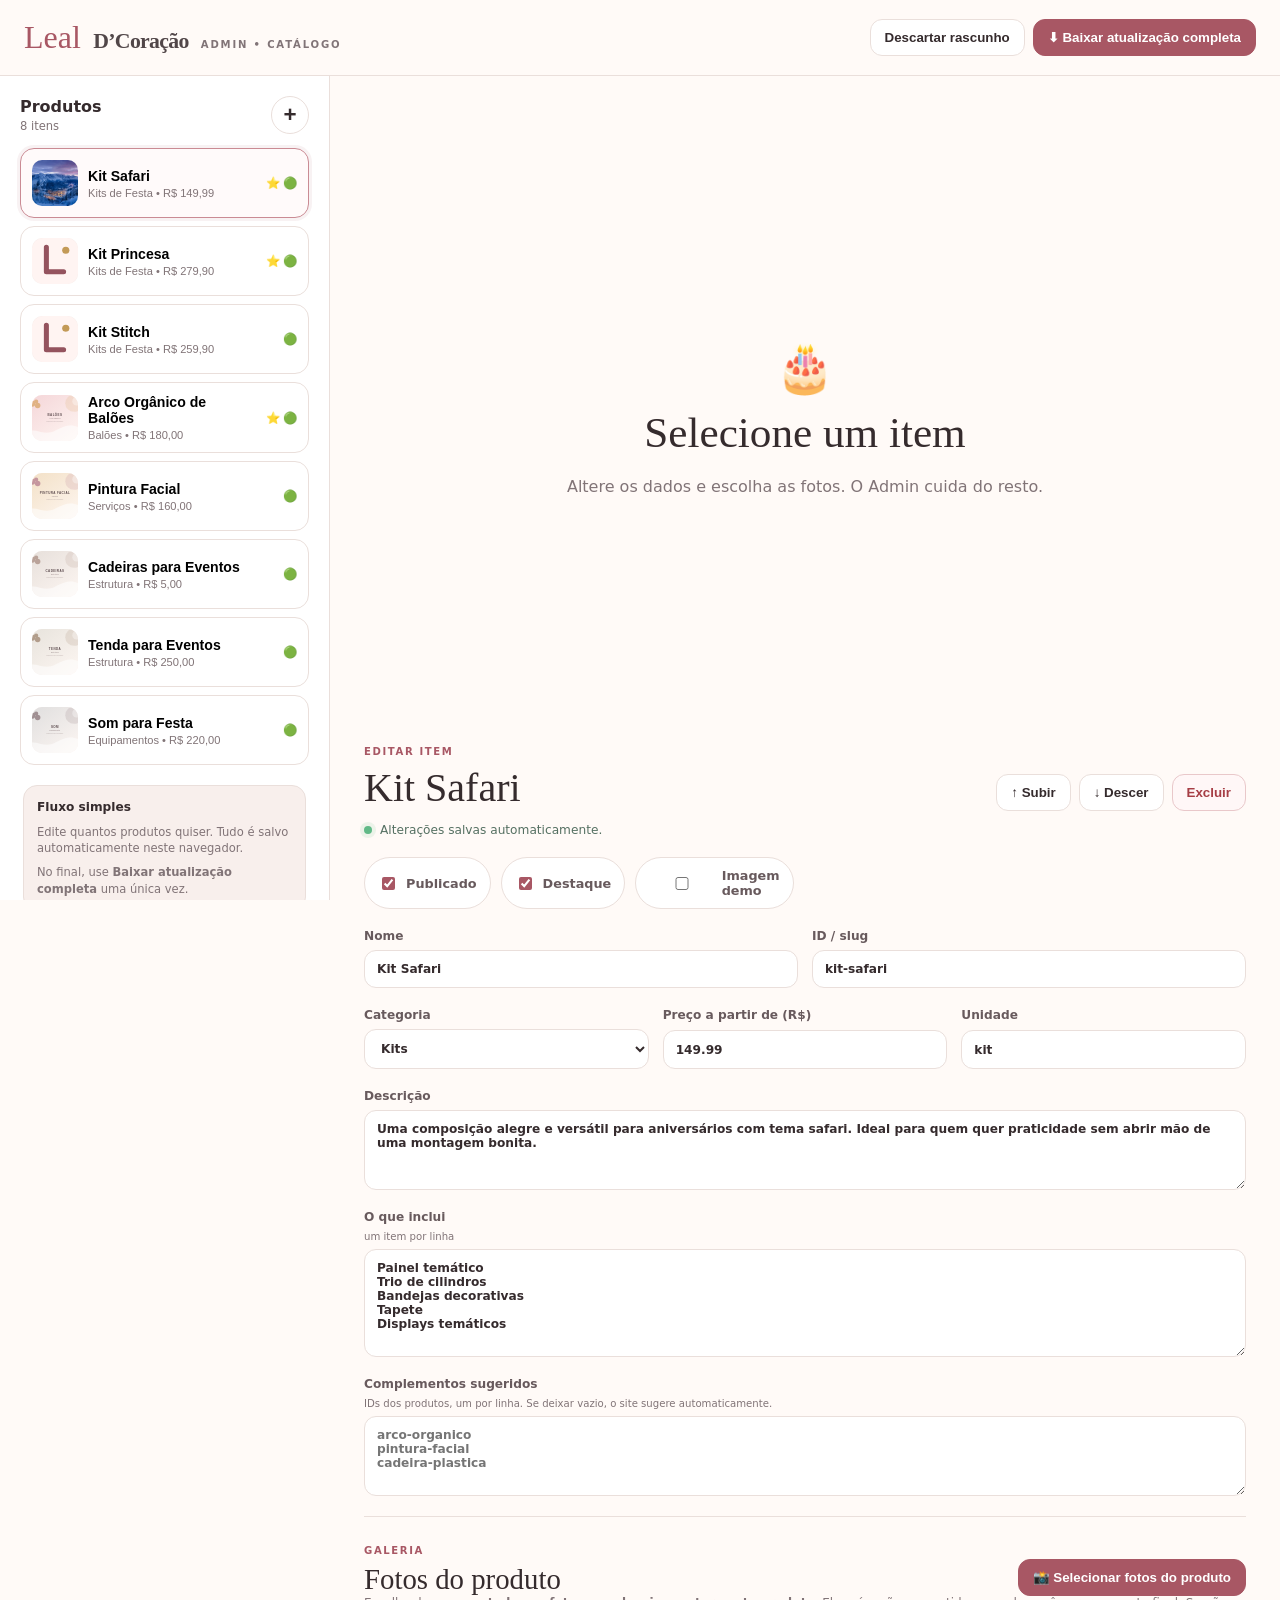
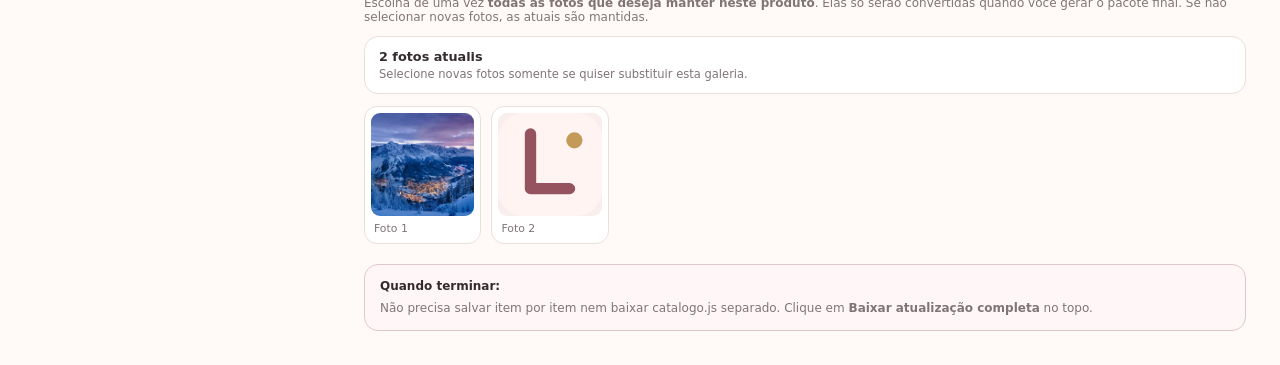
==== commit b2ea8458: "Atualiza catalogo e fotos Leal D Coracao" ====
--- a/admin/index.html
+++ b/admin/index.html
@@ -5,7 +5,7 @@
   <meta name="viewport" content="width=device-width,initial-scale=1" />
   <meta name="robots" content="noindex,nofollow" />
   <title>Leal D’Coração Admin — Catálogo</title>
-  <link rel="stylesheet" href="admin.css" />
+  <link rel="stylesheet" href="admin.css?v=11" />
 </head>
 <body>
   <header class="topbar">
@@ -14,9 +14,8 @@
       <small>ADMIN • CATÁLOGO</small>
     </div>
     <div class="top-actions">
-      <button id="resetBtn" class="btn ghost">Recarregar catálogo</button>
-      <button id="copyBtn" class="btn ghost">Copiar catalogo.js</button>
-      <button id="downloadBtn" class="btn primary">Baixar catalogo.js</button>
+      <button id="resetBtn" class="btn ghost">Descartar rascunho</button>
+      <button id="packageBtn" class="btn primary">⬇ Baixar atualização completa</button>
     </div>
   </header>
 
@@ -27,14 +26,18 @@
         <button id="newBtn" class="round" title="Novo produto">+</button>
       </div>
       <div id="productList" class="product-list"></div>
-      <p class="local-note">As alterações ficam salvas neste navegador até você baixar o novo <strong>catalogo.js</strong>. A ferramenta não publica nada sozinha.</p>
+      <div class="workflow-note">
+        <strong>Fluxo simples</strong>
+        <span>Edite quantos produtos quiser. Tudo é salvo automaticamente neste navegador.</span>
+        <span>No final, use <b>Baixar atualização completa</b> uma única vez.</span>
+      </div>
     </aside>
 
     <section class="editor">
       <div id="emptyEditor" class="empty-editor">
         <div>🎂</div>
         <h1>Selecione um item</h1>
-        <p>Edite produtos, ordem, destaque, publicação e fotos.</p>
+        <p>Altere os dados e escolha as fotos. O Admin cuida do resto.</p>
       </div>
 
       <form id="productForm" class="product-form" hidden>
@@ -46,6 +49,8 @@
             <button type="button" id="deleteBtn" class="btn danger">Excluir</button>
           </div>
         </div>
+
+        <div class="autosave-line"><span class="autosave-dot"></span><span id="saveStatus">Alterações salvas automaticamente.</span></div>
 
         <div class="status-row">
           <label class="switch-line"><input id="ativo" type="checkbox" /><span>Publicado</span></label>
@@ -78,24 +83,35 @@
 pintura-facial
 cadeira-plastica"></textarea></label>
 
-        <div class="photos-head"><div><span class="eyebrow">Galeria</span><h2>Fotos</h2></div><div class="photo-actions"><button type="button" id="optimizePhotoBtn" class="btn primary">✨ Otimizar fotos originais</button><button type="button" id="addPhotoBtn" class="btn ghost">📁 Adicionar fotos prontas</button></div></div>
-        <p class="help">“Otimizar fotos originais” gera versões WebP em 800 / 1800 / 2560 px com qualidade alta. Se o navegador permitir acesso à pasta do projeto, elas são gravadas direto em <strong>public/images/catalogo/ID-DO-PRODUTO/</strong>. No Admin online do Render, quando a gravação direta não estiver disponível, será baixado <strong>um único ZIP</strong> já com essa estrutura pronta para extrair sobre o projeto.</p>
-        <p class="help"><strong>“Adicionar fotos prontas”</strong> serve para selecionar WebPs que já estão no seu projeto. O Admin reconhece automaticamente arquivos terminados em <strong>-800.webp</strong>, <strong>-1800.webp</strong> e <strong>-2560.webp</strong> e monta a galeria.</p>
-        <input id="optimizeFileInput" type="file" accept="image/jpeg,image/png,image/webp" multiple hidden />
-        <input id="readyPhotoInput" type="file" accept="image/webp,.webp" multiple hidden />
-        <div id="optimizerStatus" class="optimizer-status" hidden></div>
-        <div id="photosEditor" class="photos-editor"></div>
+        <section class="simple-photos">
+          <div class="photos-head">
+            <div><span class="eyebrow">Galeria</span><h2>Fotos do produto</h2></div>
+            <button type="button" id="selectPhotosBtn" class="btn primary">📸 Selecionar fotos do produto</button>
+          </div>
+          <p class="help">Escolha de uma vez <strong>todas as fotos que deseja manter neste produto</strong>. Elas só serão convertidas quando você gerar o pacote final. Se não selecionar novas fotos, as atuais são mantidas.</p>
+          <input id="productPhotoInput" type="file" accept="image/jpeg,image/png,image/webp" multiple hidden />
+          <div id="photoSelectionStatus" class="photo-selection-status"></div>
+          <div id="photoPreviewGrid" class="photo-preview-grid"></div>
+        </section>
 
-        <div class="savebar">
-          <span id="saveStatus">Edite e salve o item.</span>
-          <button type="submit" class="btn primary large">Salvar alterações do item</button>
+        <div class="package-hint">
+          <strong>Quando terminar:</strong>
+          <span>Não precisa salvar item por item nem baixar catalogo.js separado. Clique em <b>Baixar atualização completa</b> no topo.</span>
         </div>
       </form>
     </section>
   </main>
 
+  <div id="packageOverlay" class="package-overlay" hidden>
+    <div class="package-card">
+      <div class="spinner"></div>
+      <h2>Preparando atualização</h2>
+      <p id="packageProgress">Organizando catálogo…</p>
+    </div>
+  </div>
+
   <div id="toast" class="toast"></div>
   <script src="../data/catalogo.js"></script>
-  <script src="admin.js"></script>
+  <script src="admin.js?v=11"></script>
 </body>
 </html>
--- a/admin/admin.css
+++ b/admin/admin.css
@@ -11,3 +11,13 @@
 .optimizer-status.done{border-color:#b9d8c7;background:#f1faf5;color:#35694c}
 .optimizer-status.error{border-color:#e4b8bb;background:#fff1f1;color:#913d44}
 @media(max-width:540px){.photo-actions{width:100%;justify-content:flex-start}.photo-actions .btn{flex:1}}
+
+/* v11 — fluxo simplificado: edita tudo e baixa um pacote único */
+.workflow-note{margin:20px 3px 0;border:1px solid var(--line);background:var(--soft);border-radius:14px;padding:13px;display:grid;gap:7px;font-size:.72rem;line-height:1.45;color:var(--muted)}
+.workflow-note strong{color:var(--text);font-size:.76rem}
+.autosave-line{display:flex;align-items:center;gap:8px;color:#557062;font-size:.76rem;margin-top:-8px}.autosave-dot{width:8px;height:8px;border-radius:50%;background:#61b987;box-shadow:0 0 0 4px rgba(97,185,135,.12)}
+.simple-photos{border-top:1px solid var(--line);padding-top:22px;display:grid;gap:12px}.photo-selection-status{border:1px solid var(--line);border-radius:14px;background:#fff;padding:12px 14px;display:flex;align-items:center;justify-content:space-between;gap:14px}.photo-selection-status>div{display:grid;gap:3px}.photo-selection-status strong{font-size:.8rem}.photo-selection-status span{font-size:.72rem;color:var(--muted)}.photo-selection-status.pending{border-color:#b9d8c7;background:#f1faf5}.btn.compact{padding:8px 10px;font-size:.72rem;white-space:nowrap}
+.photo-preview-grid{display:grid;grid-template-columns:repeat(auto-fill,minmax(110px,1fr));gap:10px}.photo-preview-grid figure{margin:0;border:1px solid var(--line);border-radius:13px;padding:6px;background:#fff;min-width:0}.photo-preview-grid img{display:block;width:100%;aspect-ratio:1/1;object-fit:cover;border-radius:9px;background:var(--soft)}.photo-preview-grid figcaption{padding:6px 3px 2px;font-size:.68rem;color:var(--muted);white-space:nowrap;overflow:hidden;text-overflow:ellipsis}
+.package-hint{border:1px solid #dfc7cb;background:#fff7f7;border-radius:14px;padding:13px 15px;display:grid;gap:4px;font-size:.75rem;line-height:1.45;color:var(--muted)}.package-hint strong{color:var(--text)}
+.package-overlay{position:fixed;inset:0;background:rgba(53,43,45,.48);z-index:100;display:grid;place-items:center;padding:20px}.package-overlay[hidden]{display:none}.package-card{width:min(430px,100%);background:#fff;border-radius:20px;padding:28px;text-align:center;box-shadow:0 20px 60px rgba(53,43,45,.22)}.package-card h2{font-family:Georgia,serif;font-weight:500;font-size:1.7rem;margin:14px 0 7px}.package-card p{margin:0;color:var(--muted);font-size:.8rem;line-height:1.5}.spinner{width:34px;height:34px;border-radius:50%;border:4px solid var(--soft);border-top-color:var(--rose);margin:auto;animation:leal-spin .8s linear infinite}@keyframes leal-spin{to{transform:rotate(360deg)}}
+@media(max-width:540px){.photo-selection-status{align-items:stretch;flex-direction:column}.photo-preview-grid{grid-template-columns:repeat(3,1fr)}#packageBtn{width:100%}}
